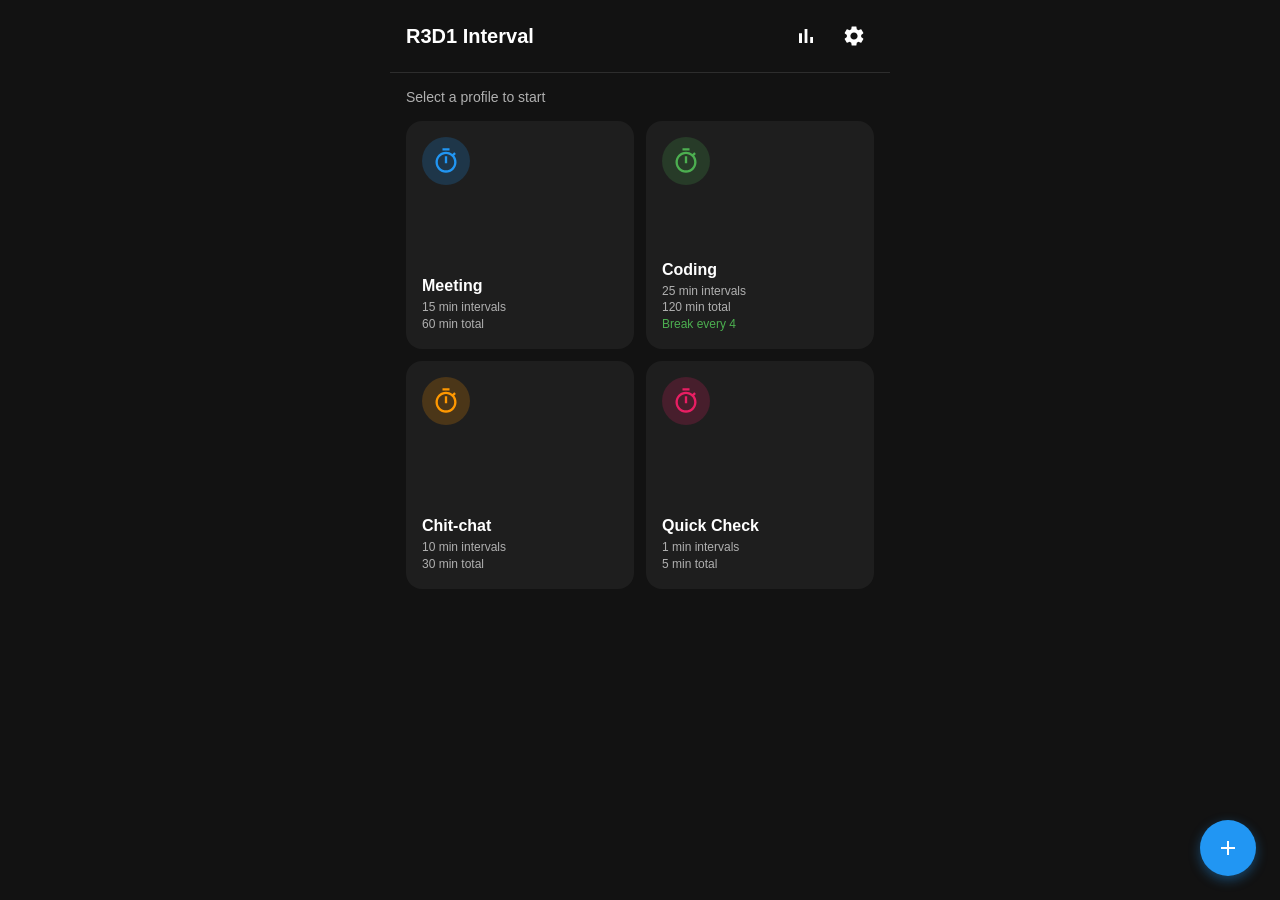
==== pwa/index.html @ 787f751a "feat: Add Progressive Web App (PWA) version Complete PWA interval timer with: - Mobile-friendly dark" ====
<!DOCTYPE html>
<html lang="en">
<head>
    <meta charset="UTF-8">
    <meta name="viewport" content="width=device-width, initial-scale=1.0, user-scalable=no">
    <meta name="theme-color" content="#121212">
    <meta name="apple-mobile-web-app-capable" content="yes">
    <meta name="apple-mobile-web-app-status-bar-style" content="black-translucent">
    <meta name="description" content="R3D1 Interval Timer - Productivity interval timer app">

    <title>R3D1 Interval</title>

    <link rel="manifest" href="manifest.json">
    <link rel="apple-touch-icon" href="icons/icon-192.png">
    <link rel="icon" type="image/png" href="icons/icon-192.png">
    <link rel="stylesheet" href="css/style.css">
</head>
<body>
    <div id="app">
        <!-- Home Screen -->
        <div id="home-screen" class="screen active">
            <header>
                <h1>R3D1 Interval</h1>
                <div class="header-actions">
                    <button id="stats-btn" class="icon-btn" aria-label="Statistics">
                        <svg viewBox="0 0 24 24"><path d="M5 9.2h3V19H5V9.2zM10.6 5h2.8v14h-2.8V5zm5.6 8H19v6h-2.8v-6z"/></svg>
                    </button>
                    <button id="settings-btn" class="icon-btn" aria-label="Settings">
                        <svg viewBox="0 0 24 24"><path d="M19.14 12.94c.04-.31.06-.63.06-.94 0-.31-.02-.63-.06-.94l2.03-1.58c.18-.14.23-.41.12-.61l-1.92-3.32c-.12-.22-.37-.29-.59-.22l-2.39.96c-.5-.38-1.03-.7-1.62-.94l-.36-2.54c-.04-.24-.24-.41-.48-.41h-3.84c-.24 0-.43.17-.47.41l-.36 2.54c-.59.24-1.13.57-1.62.94l-2.39-.96c-.22-.08-.47 0-.59.22L2.74 8.87c-.12.21-.08.47.12.61l2.03 1.58c-.04.31-.06.63-.06.94s.02.63.06.94l-2.03 1.58c-.18.14-.23.41-.12.61l1.92 3.32c.12.22.37.29.59.22l2.39-.96c.5.38 1.03.7 1.62.94l.36 2.54c.05.24.24.41.48.41h3.84c.24 0 .44-.17.47-.41l.36-2.54c.59-.24 1.13-.56 1.62-.94l2.39.96c.22.08.47 0 .59-.22l1.92-3.32c.12-.22.07-.47-.12-.61l-2.01-1.58zM12 15.6c-1.98 0-3.6-1.62-3.6-3.6s1.62-3.6 3.6-3.6 3.6 1.62 3.6 3.6-1.62 3.6-3.6 3.6z"/></svg>
                    </button>
                </div>
            </header>

            <main>
                <p class="subtitle">Select a profile to start</p>
                <div id="profiles-grid" class="profiles-grid">
                    <!-- Profiles will be inserted here -->
                </div>
                <button id="add-profile-btn" class="fab" aria-label="Add Profile">
                    <svg viewBox="0 0 24 24"><path d="M19 13h-6v6h-2v-6H5v-2h6V5h2v6h6v2z"/></svg>
                </button>
            </main>
        </div>

        <!-- Timer Screen -->
        <div id="timer-screen" class="screen">
            <header>
                <button id="timer-back-btn" class="icon-btn" aria-label="Back">
                    <svg viewBox="0 0 24 24"><path d="M20 11H7.83l5.59-5.59L12 4l-8 8 8 8 1.41-1.41L7.83 13H20v-2z"/></svg>
                </button>
                <h1 id="timer-profile-name">Timer</h1>
                <div class="header-actions"></div>
            </header>

            <main class="timer-main">
                <div id="timer-status" class="status-badge">READY</div>

                <div class="timer-display">
                    <svg class="progress-ring" viewBox="0 0 200 200">
                        <circle class="progress-ring-bg" cx="100" cy="100" r="90"/>
                        <circle id="progress-circle" class="progress-ring-fg" cx="100" cy="100" r="90"/>
                    </svg>
                    <div class="timer-text">
                        <span id="timer-label">Interval</span>
                        <span id="timer-time">00:00</span>
                    </div>
                </div>

                <div class="timer-info">
                    <span id="intervals-count">Intervals: 0</span>
                    <span id="session-time">Session: 00:00</span>
                </div>

                <div id="timer-controls" class="timer-controls">
                    <button id="start-btn" class="control-btn primary">
                        <svg viewBox="0 0 24 24"><path d="M8 5v14l11-7z"/></svg>
                    </button>
                </div>
            </main>
        </div>

        <!-- Profile Editor Screen -->
        <div id="editor-screen" class="screen">
            <header>
                <button id="editor-close-btn" class="icon-btn" aria-label="Close">
                    <svg viewBox="0 0 24 24"><path d="M19 6.41L17.59 5 12 10.59 6.41 5 5 6.41 10.59 12 5 17.59 6.41 19 12 13.41 17.59 19 19 17.59 13.41 12z"/></svg>
                </button>
                <h1 id="editor-title">New Profile</h1>
                <button id="editor-save-btn" class="text-btn">Save</button>
            </header>

            <main class="editor-main">
                <div class="form-group">
                    <label for="profile-name">Profile Name</label>
                    <input type="text" id="profile-name" placeholder="Enter name">
                </div>

                <div class="form-group">
                    <label>Interval Duration: <span id="interval-value">25</span> min</label>
                    <input type="range" id="interval-slider" min="1" max="60" value="25">
                </div>

                <div class="form-group">
                    <label>Session Duration: <span id="session-value">60</span> min</label>
                    <input type="range" id="session-slider" min="5" max="240" value="60">
                </div>

                <div class="form-group switch-group">
                    <label>Break Reminders</label>
                    <label class="switch">
                        <input type="checkbox" id="break-toggle">
                        <span class="slider"></span>
                    </label>
                </div>

                <div id="break-settings" class="break-settings hidden">
                    <div class="form-group">
                        <label>Break after: <span id="break-interval-value">4</span> intervals</label>
                        <input type="range" id="break-interval-slider" min="1" max="10" value="4">
                    </div>
                    <div class="form-group">
                        <label>Break duration: <span id="break-duration-value">5</span> min</label>
                        <input type="range" id="break-duration-slider" min="1" max="15" value="5">
                    </div>
                </div>

                <div class="form-group">
                    <label>Color</label>
                    <div class="color-options" id="color-options">
                        <button class="color-btn selected" data-color="#2196F3" style="background:#2196F3"></button>
                        <button class="color-btn" data-color="#4CAF50" style="background:#4CAF50"></button>
                        <button class="color-btn" data-color="#FF9800" style="background:#FF9800"></button>
                        <button class="color-btn" data-color="#E91E63" style="background:#E91E63"></button>
                        <button class="color-btn" data-color="#9C27B0" style="background:#9C27B0"></button>
                        <button class="color-btn" data-color="#00BCD4" style="background:#00BCD4"></button>
                    </div>
                </div>

                <button id="delete-profile-btn" class="delete-btn hidden">Delete Profile</button>
            </main>
        </div>

        <!-- Settings Screen -->
        <div id="settings-screen" class="screen">
            <header>
                <button id="settings-back-btn" class="icon-btn" aria-label="Back">
                    <svg viewBox="0 0 24 24"><path d="M20 11H7.83l5.59-5.59L12 4l-8 8 8 8 1.41-1.41L7.83 13H20v-2z"/></svg>
                </button>
                <h1>Settings</h1>
                <div class="header-actions"></div>
            </header>

            <main class="settings-main">
                <section>
                    <h2>Timer</h2>
                    <div class="setting-item">
                        <div class="setting-info">
                            <span class="setting-title">Sound</span>
                            <span class="setting-desc">Play beep when interval completes</span>
                        </div>
                        <label class="switch">
                            <input type="checkbox" id="sound-toggle" checked>
                            <span class="slider"></span>
                        </label>
                    </div>
                    <div class="setting-item">
                        <div class="setting-info">
                            <span class="setting-title">Vibration</span>
                            <span class="setting-desc">Vibrate when interval completes</span>
                        </div>
                        <label class="switch">
                            <input type="checkbox" id="vibration-toggle" checked>
                            <span class="slider"></span>
                        </label>
                    </div>
                </section>

                <section>
                    <h2>Display</h2>
                    <div class="setting-item">
                        <div class="setting-info">
                            <span class="setting-title">Keep Screen On</span>
                            <span class="setting-desc">Prevent screen from turning off during timer</span>
                        </div>
                        <label class="switch">
                            <input type="checkbox" id="wakelock-toggle">
                            <span class="slider"></span>
                        </label>
                    </div>
                </section>

                <section>
                    <h2>Data</h2>
                    <div class="setting-item clickable" id="clear-stats-btn">
                        <div class="setting-info">
                            <span class="setting-title">Clear Statistics</span>
                            <span class="setting-desc">Remove all session history</span>
                        </div>
                    </div>
                    <div class="setting-item clickable" id="reset-profiles-btn">
                        <div class="setting-info">
                            <span class="setting-title">Reset to Defaults</span>
                            <span class="setting-desc">Restore default profiles</span>
                        </div>
                    </div>
                </section>

                <section>
                    <h2>About</h2>
                    <div class="setting-item">
                        <div class="setting-info">
                            <span class="setting-title">Version</span>
                            <span class="setting-desc">1.0.0</span>
                        </div>
                    </div>
                </section>
            </main>
        </div>

        <!-- Statistics Screen -->
        <div id="stats-screen" class="screen">
            <header>
                <button id="stats-back-btn" class="icon-btn" aria-label="Back">
                    <svg viewBox="0 0 24 24"><path d="M20 11H7.83l5.59-5.59L12 4l-8 8 8 8 1.41-1.41L7.83 13H20v-2z"/></svg>
                </button>
                <h1>Statistics</h1>
                <div class="header-actions"></div>
            </header>

            <main class="stats-main">
                <p class="subtitle">Last 7 Days</p>

                <div class="stats-grid">
                    <div class="stat-card blue">
                        <svg viewBox="0 0 24 24"><path d="M15 1H9v2h6V1zm-4 13h2V8h-2v6zm8.03-6.61l1.42-1.42c-.43-.51-.9-.99-1.41-1.41l-1.42 1.42A8.962 8.962 0 0012 4c-4.97 0-9 4.03-9 9s4.03 9 9 9 9-4.03 9-9c0-2.12-.74-4.07-1.97-5.61zM12 20c-3.87 0-7-3.13-7-7s3.13-7 7-7 7 3.13 7 7-3.13 7-7 7z"/></svg>
                        <span id="stat-minutes" class="stat-value">0</span>
                        <span class="stat-label">Minutes</span>
                    </div>
                    <div class="stat-card green">
                        <svg viewBox="0 0 24 24"><path d="M12 2C6.48 2 2 6.48 2 12s4.48 10 10 10 10-4.48 10-10S17.52 2 12 2zm-2 15l-5-5 1.41-1.41L10 14.17l7.59-7.59L19 8l-9 9z"/></svg>
                        <span id="stat-sessions" class="stat-value">0</span>
                        <span class="stat-label">Sessions</span>
                    </div>
                    <div class="stat-card orange">
                        <svg viewBox="0 0 24 24"><path d="M19 3h-1V1h-2v2H8V1H6v2H5c-1.11 0-1.99.9-1.99 2L3 19c0 1.1.89 2 2 2h14c1.1 0 2-.9 2-2V5c0-1.1-.9-2-2-2zm0 16H5V8h14v11zM9 10H7v2h2v-2zm4 0h-2v2h2v-2zm4 0h-2v2h2v-2zm-8 4H7v2h2v-2zm4 0h-2v2h2v-2zm4 0h-2v2h2v-2z"/></svg>
                        <span id="stat-days" class="stat-value">0</span>
                        <span class="stat-label">Active Days</span>
                    </div>
                    <div class="stat-card pink">
                        <svg viewBox="0 0 24 24"><path d="M13.5.67s.74 2.65.74 4.8c0 2.06-1.35 3.73-3.41 3.73-2.07 0-3.63-1.67-3.63-3.73l.03-.36C5.21 7.51 4 10.62 4 14c0 4.42 3.58 8 8 8s8-3.58 8-8C20 8.61 17.41 3.8 13.5.67zM11.71 19c-1.78 0-3.22-1.4-3.22-3.14 0-1.62 1.05-2.76 2.81-3.12 1.77-.36 3.6-1.21 4.62-2.58.39 1.29.59 2.65.59 4.04 0 2.65-2.15 4.8-4.8 4.8z"/></svg>
                        <span id="stat-streak" class="stat-value">0</span>
                        <span class="stat-label">Day Streak</span>
                    </div>
                </div>

                <h2>Session History</h2>
                <div id="history-list" class="history-list">
                    <p class="empty-state">No sessions yet</p>
                </div>
            </main>
        </div>
    </div>

    <script src="js/app.js"></script>
</body>
</html>
---- pwa/css/style.css ----
* {
    margin: 0;
    padding: 0;
    box-sizing: border-box;
}

:root {
    --bg-primary: #121212;
    --bg-secondary: #1E1E1E;
    --bg-tertiary: #2D2D2D;
    --text-primary: #FFFFFF;
    --text-secondary: #B0B0B0;
    --accent-blue: #2196F3;
    --accent-green: #4CAF50;
    --accent-orange: #FF9800;
    --accent-pink: #E91E63;
    --accent-purple: #9C27B0;
    --accent-cyan: #00BCD4;
}

html, body {
    height: 100%;
    font-family: -apple-system, BlinkMacSystemFont, 'Segoe UI', Roboto, Oxygen, Ubuntu, sans-serif;
    background: var(--bg-primary);
    color: var(--text-primary);
    overflow: hidden;
    -webkit-tap-highlight-color: transparent;
    user-select: none;
}

#app {
    height: 100%;
    width: 100%;
    max-width: 500px;
    margin: 0 auto;
    position: relative;
}

/* Screens */
.screen {
    position: absolute;
    top: 0;
    left: 0;
    width: 100%;
    height: 100%;
    display: flex;
    flex-direction: column;
    opacity: 0;
    visibility: hidden;
    transition: opacity 0.2s, visibility 0.2s;
}

.screen.active {
    opacity: 1;
    visibility: visible;
}

/* Header */
header {
    display: flex;
    align-items: center;
    justify-content: space-between;
    padding: 16px;
    background: var(--bg-primary);
    border-bottom: 1px solid var(--bg-tertiary);
}

header h1 {
    font-size: 20px;
    font-weight: 600;
}

.header-actions {
    display: flex;
    gap: 8px;
}

.icon-btn {
    background: none;
    border: none;
    width: 40px;
    height: 40px;
    border-radius: 50%;
    display: flex;
    align-items: center;
    justify-content: center;
    cursor: pointer;
    transition: background 0.2s;
}

.icon-btn:hover, .icon-btn:active {
    background: var(--bg-tertiary);
}

.icon-btn svg {
    width: 24px;
    height: 24px;
    fill: var(--text-primary);
}

.text-btn {
    background: none;
    border: none;
    color: var(--accent-blue);
    font-size: 16px;
    font-weight: 500;
    padding: 8px 16px;
    cursor: pointer;
}

/* Main content */
main {
    flex: 1;
    padding: 16px;
    overflow-y: auto;
}

.subtitle {
    color: var(--text-secondary);
    font-size: 14px;
    margin-bottom: 16px;
}

/* Profiles Grid */
.profiles-grid {
    display: grid;
    grid-template-columns: repeat(2, 1fr);
    gap: 12px;
    padding-bottom: 80px;
}

.profile-card {
    background: var(--bg-secondary);
    border-radius: 16px;
    padding: 16px;
    aspect-ratio: 1;
    display: flex;
    flex-direction: column;
    justify-content: space-between;
    cursor: pointer;
    transition: transform 0.2s, box-shadow 0.2s;
    position: relative;
    overflow: hidden;
}

.profile-card:active {
    transform: scale(0.98);
}

.profile-card::before {
    content: '';
    position: absolute;
    top: 0;
    left: 0;
    right: 0;
    bottom: 0;
    opacity: 0.1;
    border-radius: 16px;
}

.profile-icon {
    width: 48px;
    height: 48px;
    border-radius: 50%;
    display: flex;
    align-items: center;
    justify-content: center;
}

.profile-icon svg {
    width: 28px;
    height: 28px;
}

.profile-name {
    font-size: 16px;
    font-weight: 600;
    margin-bottom: 4px;
}

.profile-info {
    font-size: 12px;
    color: var(--text-secondary);
    line-height: 1.4;
}

.profile-edit-btn {
    position: absolute;
    top: 8px;
    right: 8px;
    width: 32px;
    height: 32px;
    border-radius: 50%;
    background: rgba(0,0,0,0.3);
    border: none;
    cursor: pointer;
    display: flex;
    align-items: center;
    justify-content: center;
    opacity: 0;
    transition: opacity 0.2s;
}

.profile-card:hover .profile-edit-btn,
.profile-card:active .profile-edit-btn {
    opacity: 1;
}

.profile-edit-btn svg {
    width: 16px;
    height: 16px;
    fill: white;
}

/* FAB */
.fab {
    position: fixed;
    bottom: 24px;
    right: 24px;
    width: 56px;
    height: 56px;
    border-radius: 50%;
    background: var(--accent-blue);
    border: none;
    box-shadow: 0 4px 12px rgba(33, 150, 243, 0.4);
    cursor: pointer;
    display: flex;
    align-items: center;
    justify-content: center;
    transition: transform 0.2s;
}

.fab:active {
    transform: scale(0.95);
}

.fab svg {
    width: 24px;
    height: 24px;
    fill: white;
}

/* Timer Screen */
.timer-main {
    display: flex;
    flex-direction: column;
    align-items: center;
    justify-content: space-between;
    padding: 24px;
    height: calc(100% - 73px);
}

.status-badge {
    padding: 8px 16px;
    border-radius: 20px;
    font-size: 12px;
    font-weight: 700;
    letter-spacing: 1px;
}

.status-badge.ready { background: rgba(176,176,176,0.2); color: var(--text-secondary); }
.status-badge.running { background: rgba(76,175,80,0.2); color: var(--accent-green); }
.status-badge.paused { background: rgba(255,235,59,0.2); color: #FFEB3B; }
.status-badge.break { background: rgba(255,152,0,0.2); color: var(--accent-orange); }
.status-badge.completed { background: rgba(76,175,80,0.2); color: var(--accent-green); }

.timer-display {
    position: relative;
    width: 280px;
    height: 280px;
}

.progress-ring {
    width: 100%;
    height: 100%;
    transform: rotate(-90deg);
}

.progress-ring-bg {
    fill: none;
    stroke: var(--bg-tertiary);
    stroke-width: 8;
}

.progress-ring-fg {
    fill: none;
    stroke: var(--accent-blue);
    stroke-width: 8;
    stroke-linecap: round;
    stroke-dasharray: 565.48;
    stroke-dashoffset: 565.48;
    transition: stroke-dashoffset 0.3s ease;
}

.timer-text {
    position: absolute;
    top: 50%;
    left: 50%;
    transform: translate(-50%, -50%);
    text-align: center;
}

#timer-label {
    display: block;
    font-size: 14px;
    color: var(--text-secondary);
    margin-bottom: 4px;
}

#timer-time {
    display: block;
    font-size: 56px;
    font-weight: 700;
    font-variant-numeric: tabular-nums;
}

.timer-info {
    display: flex;
    flex-direction: column;
    align-items: center;
    gap: 4px;
    color: var(--text-secondary);
    font-size: 14px;
}

.timer-controls {
    display: flex;
    gap: 24px;
    align-items: center;
}

.control-btn {
    width: 56px;
    height: 56px;
    border-radius: 50%;
    border: 2px solid var(--text-secondary);
    background: none;
    cursor: pointer;
    display: flex;
    align-items: center;
    justify-content: center;
    transition: transform 0.2s;
}

.control-btn:active {
    transform: scale(0.95);
}

.control-btn svg {
    width: 24px;
    height: 24px;
    fill: var(--text-primary);
}

.control-btn.primary {
    width: 72px;
    height: 72px;
    background: var(--accent-blue);
    border: none;
    box-shadow: 0 4px 12px rgba(33, 150, 243, 0.4);
}

.control-btn.primary svg {
    width: 36px;
    height: 36px;
}

/* Editor Screen */
.editor-main {
    padding: 24px 16px;
}

.form-group {
    margin-bottom: 24px;
}

.form-group label {
    display: block;
    font-size: 14px;
    color: var(--text-secondary);
    margin-bottom: 8px;
}

.form-group input[type="text"] {
    width: 100%;
    padding: 12px 16px;
    border: 1px solid var(--bg-tertiary);
    border-radius: 8px;
    background: var(--bg-secondary);
    color: var(--text-primary);
    font-size: 16px;
}

.form-group input[type="text"]:focus {
    outline: none;
    border-color: var(--accent-blue);
}

.form-group input[type="range"] {
    width: 100%;
    height: 4px;
    border-radius: 2px;
    background: var(--bg-tertiary);
    appearance: none;
    cursor: pointer;
}

.form-group input[type="range"]::-webkit-slider-thumb {
    appearance: none;
    width: 20px;
    height: 20px;
    border-radius: 50%;
    background: var(--accent-blue);
    cursor: pointer;
}

.switch-group {
    display: flex;
    justify-content: space-between;
    align-items: center;
}

.switch-group label:first-child {
    margin-bottom: 0;
}

.switch {
    position: relative;
    width: 48px;
    height: 28px;
}

.switch input {
    opacity: 0;
    width: 0;
    height: 0;
}

.switch .slider {
    position: absolute;
    cursor: pointer;
    top: 0;
    left: 0;
    right: 0;
    bottom: 0;
    background: var(--bg-tertiary);
    border-radius: 14px;
    transition: 0.3s;
}

.switch .slider::before {
    content: '';
    position: absolute;
    width: 20px;
    height: 20px;
    left: 4px;
    bottom: 4px;
    background: white;
    border-radius: 50%;
    transition: 0.3s;
}

.switch input:checked + .slider {
    background: var(--accent-blue);
}

.switch input:checked + .slider::before {
    transform: translateX(20px);
}

.break-settings {
    background: var(--bg-secondary);
    padding: 16px;
    border-radius: 8px;
    margin-bottom: 24px;
}

.break-settings.hidden {
    display: none;
}

.color-options {
    display: flex;
    gap: 12px;
    flex-wrap: wrap;
}

.color-btn {
    width: 44px;
    height: 44px;
    border-radius: 50%;
    border: 3px solid transparent;
    cursor: pointer;
    transition: transform 0.2s;
}

.color-btn.selected {
    border-color: white;
}

.color-btn:active {
    transform: scale(0.95);
}

.delete-btn {
    width: 100%;
    padding: 16px;
    background: rgba(244, 67, 54, 0.1);
    border: 1px solid #F44336;
    border-radius: 8px;
    color: #F44336;
    font-size: 16px;
    cursor: pointer;
    margin-top: 24px;
}

.delete-btn.hidden {
    display: none;
}

/* Settings Screen */
.settings-main {
    padding: 0;
}

.settings-main section {
    padding: 16px;
    border-bottom: 1px solid var(--bg-tertiary);
}

.settings-main h2 {
    font-size: 12px;
    font-weight: 500;
    color: var(--accent-blue);
    text-transform: uppercase;
    letter-spacing: 1px;
    margin-bottom: 8px;
}

.setting-item {
    display: flex;
    justify-content: space-between;
    align-items: center;
    padding: 12px 0;
}

.setting-item.clickable {
    cursor: pointer;
}

.setting-item.clickable:active {
    opacity: 0.7;
}

.setting-info {
    flex: 1;
}

.setting-title {
    display: block;
    font-size: 16px;
    margin-bottom: 2px;
}

.setting-desc {
    display: block;
    font-size: 12px;
    color: var(--text-secondary);
}

/* Stats Screen */
.stats-main {
    padding: 16px;
}

.stats-main h2 {
    font-size: 14px;
    color: var(--text-secondary);
    margin: 24px 0 12px;
}

.stats-grid {
    display: grid;
    grid-template-columns: repeat(2, 1fr);
    gap: 12px;
}

.stat-card {
    padding: 16px;
    border-radius: 12px;
    text-align: center;
}

.stat-card svg {
    width: 28px;
    height: 28px;
    margin-bottom: 8px;
}

.stat-card.blue { background: rgba(33,150,243,0.1); }
.stat-card.blue svg { fill: var(--accent-blue); }

.stat-card.green { background: rgba(76,175,80,0.1); }
.stat-card.green svg { fill: var(--accent-green); }

.stat-card.orange { background: rgba(255,152,0,0.1); }
.stat-card.orange svg { fill: var(--accent-orange); }

.stat-card.pink { background: rgba(233,30,99,0.1); }
.stat-card.pink svg { fill: var(--accent-pink); }

.stat-value {
    display: block;
    font-size: 32px;
    font-weight: 700;
    margin-bottom: 4px;
}

.stat-label {
    font-size: 12px;
    color: var(--text-secondary);
}

.history-list {
    display: flex;
    flex-direction: column;
    gap: 8px;
}

.history-item {
    display: flex;
    justify-content: space-between;
    align-items: center;
    padding: 12px 16px;
    background: var(--bg-secondary);
    border-radius: 8px;
}

.history-item-info {
    flex: 1;
}

.history-item-name {
    font-size: 14px;
    font-weight: 500;
}

.history-item-date {
    font-size: 12px;
    color: var(--text-secondary);
}

.history-item-duration {
    font-size: 16px;
    font-weight: 600;
    color: var(--accent-blue);
}

.empty-state {
    text-align: center;
    color: var(--text-secondary);
    padding: 32px;
}

/* Utility */
.hidden {
    display: none !important;
}

/* Safe area for notched phones */
@supports (padding-top: env(safe-area-inset-top)) {
    header {
        padding-top: calc(16px + env(safe-area-inset-top));
    }

    .fab {
        bottom: calc(24px + env(safe-area-inset-bottom));
    }
}
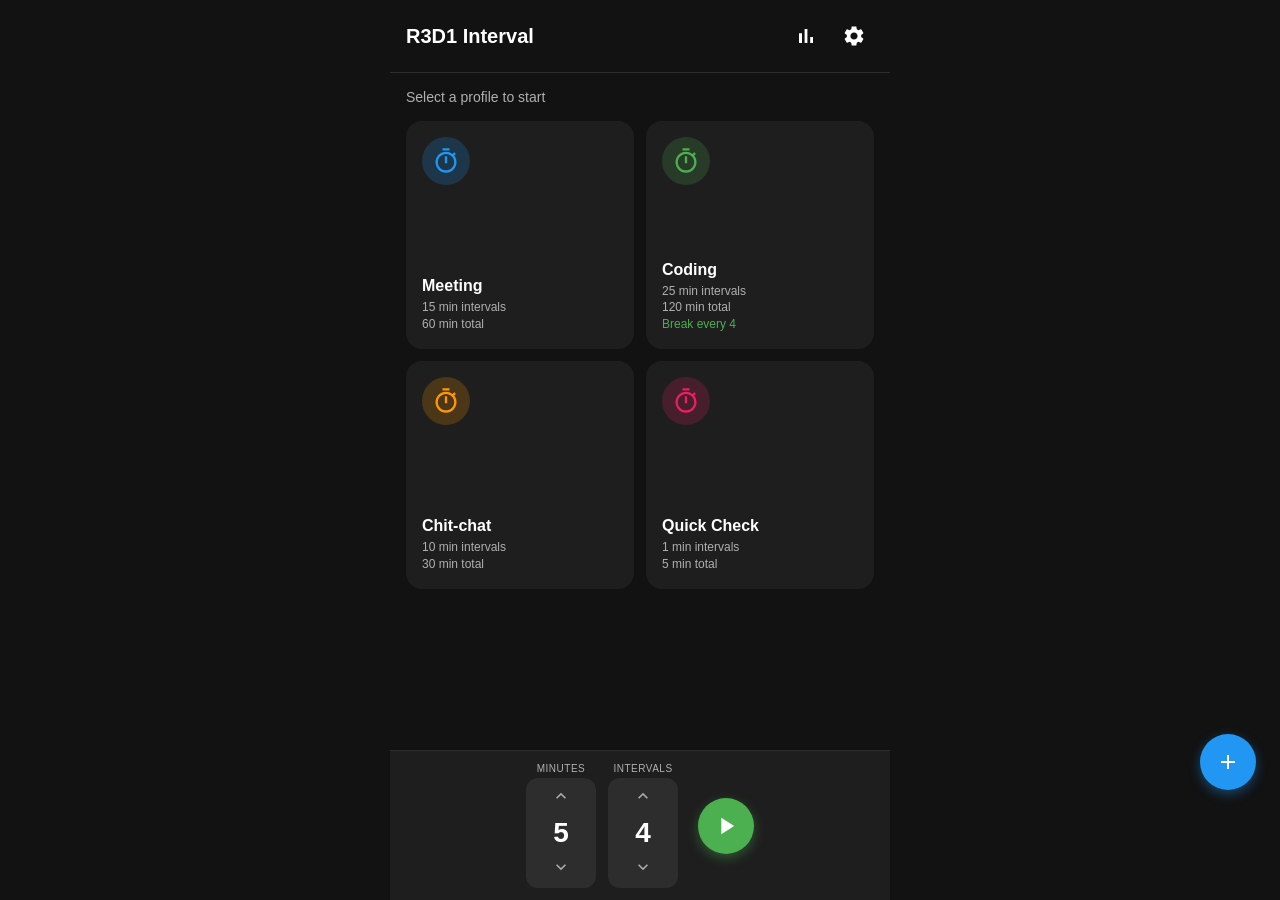
==== commit bf9f8831: "feat: Add quick manual adjustment section with rotating pickers - Add quick start section at bottom " ====
--- a/pwa/index.html
+++ b/pwa/index.html
@@ -40,6 +40,39 @@
                     <svg viewBox="0 0 24 24"><path d="M19 13h-6v6h-2v-6H5v-2h6V5h2v6h6v2z"/></svg>
                 </button>
             </main>
+
+            <!-- Quick Start Section -->
+            <div class="quick-start-section">
+                <div class="quick-start-container">
+                    <div class="picker-box">
+                        <label>Minutes</label>
+                        <div class="picker-wheel" id="minutes-picker">
+                            <button class="picker-arrow up" data-picker="minutes" data-dir="up">
+                                <svg viewBox="0 0 24 24"><path d="M7.41 15.41L12 10.83l4.59 4.58L18 14l-6-6-6 6z"/></svg>
+                            </button>
+                            <div class="picker-value" id="quick-minutes">5</div>
+                            <button class="picker-arrow down" data-picker="minutes" data-dir="down">
+                                <svg viewBox="0 0 24 24"><path d="M7.41 8.59L12 13.17l4.59-4.58L18 10l-6 6-6-6z"/></svg>
+                            </button>
+                        </div>
+                    </div>
+                    <div class="picker-box">
+                        <label>Intervals</label>
+                        <div class="picker-wheel" id="intervals-picker">
+                            <button class="picker-arrow up" data-picker="intervals" data-dir="up">
+                                <svg viewBox="0 0 24 24"><path d="M7.41 15.41L12 10.83l4.59 4.58L18 14l-6-6-6 6z"/></svg>
+                            </button>
+                            <div class="picker-value" id="quick-intervals">4</div>
+                            <button class="picker-arrow down" data-picker="intervals" data-dir="down">
+                                <svg viewBox="0 0 24 24"><path d="M7.41 8.59L12 13.17l4.59-4.58L18 10l-6 6-6-6z"/></svg>
+                            </button>
+                        </div>
+                    </div>
+                    <button class="quick-start-btn" id="quick-start-btn">
+                        <svg viewBox="0 0 24 24"><path d="M8 5v14l11-7z"/></svg>
+                    </button>
+                </div>
+            </div>
         </div>
 
         <!-- Timer Screen -->
--- a/pwa/css/style.css
+++ b/pwa/css/style.css
@@ -667,6 +667,114 @@
     display: none !important;
 }
 
+/* Quick Start Section */
+.quick-start-section {
+    position: absolute;
+    bottom: 0;
+    left: 0;
+    right: 0;
+    background: var(--bg-secondary);
+    border-top: 1px solid var(--bg-tertiary);
+    padding: 12px 16px;
+    padding-bottom: calc(12px + env(safe-area-inset-bottom, 0px));
+}
+
+.quick-start-container {
+    display: flex;
+    align-items: center;
+    justify-content: center;
+    gap: 12px;
+}
+
+.picker-box {
+    display: flex;
+    flex-direction: column;
+    align-items: center;
+}
+
+.picker-box label {
+    font-size: 10px;
+    color: var(--text-secondary);
+    text-transform: uppercase;
+    letter-spacing: 0.5px;
+    margin-bottom: 4px;
+}
+
+.picker-wheel {
+    display: flex;
+    flex-direction: column;
+    align-items: center;
+    background: var(--bg-tertiary);
+    border-radius: 12px;
+    padding: 4px;
+    min-width: 70px;
+}
+
+.picker-arrow {
+    background: none;
+    border: none;
+    padding: 4px;
+    cursor: pointer;
+    opacity: 0.6;
+    transition: opacity 0.2s;
+}
+
+.picker-arrow:hover,
+.picker-arrow:active {
+    opacity: 1;
+}
+
+.picker-arrow svg {
+    width: 20px;
+    height: 20px;
+    fill: var(--text-primary);
+}
+
+.picker-value {
+    font-size: 28px;
+    font-weight: 700;
+    color: var(--text-primary);
+    min-width: 50px;
+    text-align: center;
+    padding: 4px 0;
+    font-variant-numeric: tabular-nums;
+}
+
+.quick-start-btn {
+    width: 56px;
+    height: 56px;
+    border-radius: 50%;
+    background: var(--accent-green);
+    border: none;
+    box-shadow: 0 4px 12px rgba(76, 175, 80, 0.4);
+    cursor: pointer;
+    display: flex;
+    align-items: center;
+    justify-content: center;
+    transition: transform 0.2s;
+    margin-left: 8px;
+}
+
+.quick-start-btn:active {
+    transform: scale(0.95);
+}
+
+.quick-start-btn svg {
+    width: 28px;
+    height: 28px;
+    fill: white;
+}
+
+/* Adjust main content to account for quick start section */
+#home-screen main {
+    padding-bottom: 120px;
+}
+
+/* Move FAB above quick start section */
+#home-screen .fab {
+    bottom: 110px;
+}
+
 /* Safe area for notched phones */
 @supports (padding-top: env(safe-area-inset-top)) {
     header {
@@ -676,4 +784,8 @@
     .fab {
         bottom: calc(24px + env(safe-area-inset-bottom));
     }
-}
+
+    #home-screen .fab {
+        bottom: calc(110px + env(safe-area-inset-bottom));
+    }
+}
